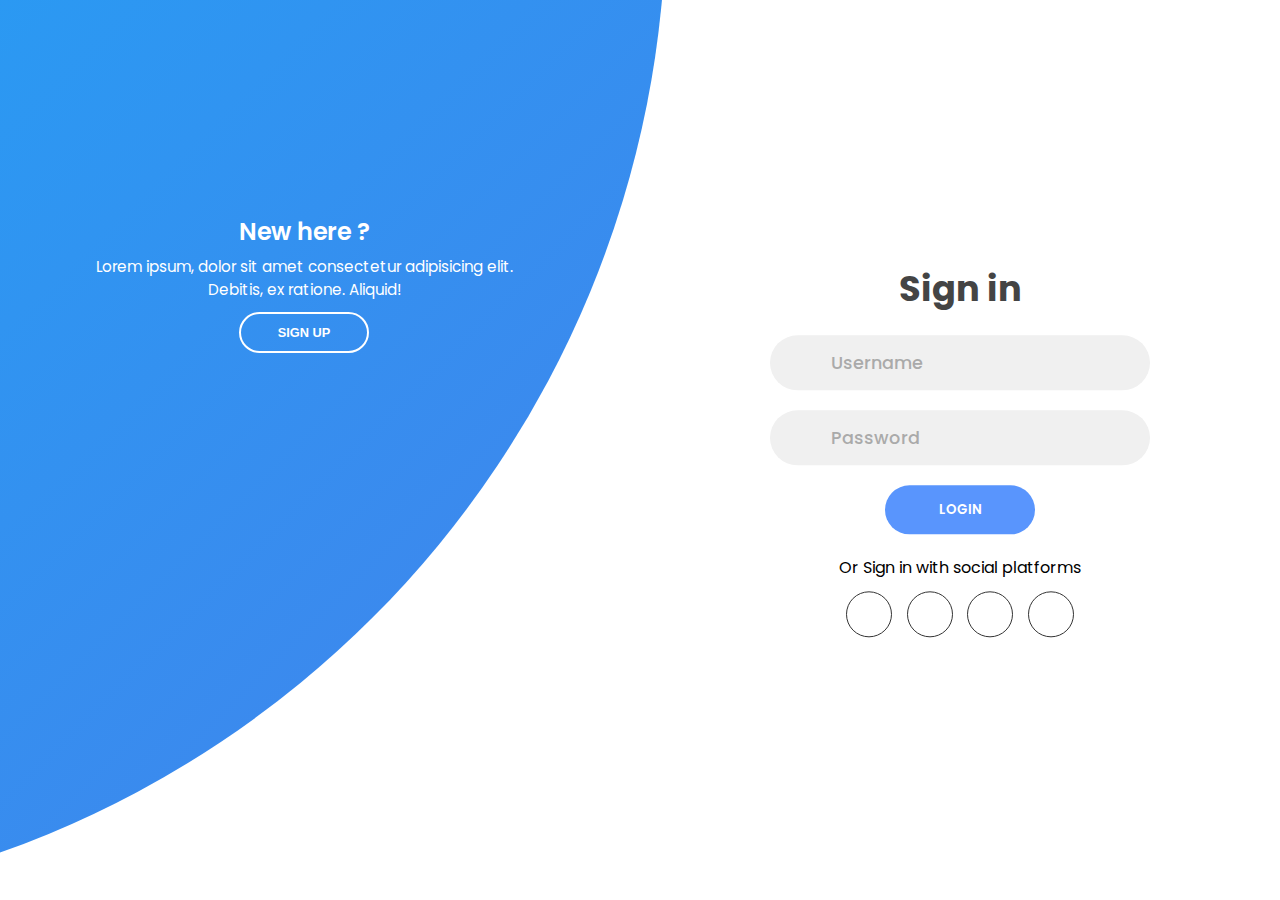
==== Code/home.html @ 86cc2eb3 "code folder created" ====
<!DOCTYPE html>
<html lang="en">
  <head>
    <meta charset="UTF-8" />
    <meta name="viewport" content="width=device-width, initial-scale=1.0" />
    <script
      src="https://kit.fontawesome.com/64d58efce2.js"
      crossorigin="anonymous"
    ></script>
    <script src="https://kit.fontawesome.com/9e2a9fc615.js" crossorigin="anonymous"></script>
    
    <link rel="stylesheet" href="style.css" />
    <title>Sign in & Sign up Form</title>
  </head>
  <body>
    <div class="container">
      <div class="forms-container">
        <div class="signin-signup">
          <form action="#" class="sign-in-form">
            <h2 class="title">Sign in</h2>
            <div class="input-field">
              <i class="fas fa-user"></i>
              <input type="text" placeholder="Username" />
            </div>
            <div class="input-field">
              <i class="fas fa-lock"></i>
              <input type="password" placeholder="Password" />
            </div>
            <input type="submit" value="Login" class="btn solid" />
            <p class="social-text">Or Sign in with social platforms</p>
            <div class="social-media">
              <a href="#" class="social-icon">
                <i class="fab fa-facebook-f"></i>
              </a>
              <a href="#" class="social-icon">
                <i class="fab fa-twitter"></i>
              </a>
              <a href="#" class="social-icon">
                <i class="fab fa-google"></i>
              </a>
              <a href="#" class="social-icon">
                <i class="fab fa-linkedin-in"></i>
              </a>
            </div>
          </form>
          <form action="#" class="sign-up-form">
            <h2 class="title">Sign up</h2>
            <div class="input-field">
              <i class="fas fa-user"></i>
              <input type="text" placeholder="Username" />
            </div>
            <div class="input-field">
              <i class="fas fa-envelope"></i>
              <input type="email" placeholder="Email" />
            </div>
            <div class="input-field">
              <i class="fas fa-lock"></i>
              <input type="password" placeholder="Password" />
            </div>
            <div class="input-field">
                <i class="fa-solid fa-star" style="color: #969aa2;"></i>
              <select class="fas role">
                <option disabled selected hidden > &nbsp;&nbsp;&nbsp;&nbsp;&nbsp;&nbsp;&nbsp;&nbsp;&nbsp;&nbsp;&nbsp;&nbsp;Role</option>
                <option>Teacher</option>
                <option>Student</option>
            </select>
            </div>
            <input type="submit" class="btn" value="Sign up" />
            <p class="social-text">Or Sign up with social platforms</p>
            <div class="social-media">
              <a href="#" class="social-icon">
                <i class="fab fa-facebook-f"></i>
              </a>
              <a href="#" class="social-icon">
                <i class="fab fa-twitter"></i>
              </a>
              <a href="#" class="social-icon">
                <i class="fab fa-google"></i>
              </a>
              <a href="#" class="social-icon">
                <i class="fab fa-linkedin-in"></i>
              </a>
            </div>
          </form>
        </div>
      </div>

      <div class="panels-container">
        <div class="panel left-panel">
          <div class="content">
            <h3>New here ?</h3>
            <p>
              Lorem ipsum, dolor sit amet consectetur adipisicing elit. Debitis,
              ex ratione. Aliquid!
            </p>
            <button class="btn transparent" id="sign-up-btn">
              Sign up
            </button>
          </div>
          <img src="img/log.svg" class="image" alt="" />
        </div>
        <div class="panel right-panel">
          <div class="content">
            <h3>One of us ?</h3>
            <p>
              Lorem ipsum dolor sit amet consectetur adipisicing elit. Nostrum
              laboriosam ad deleniti.
            </p>
            <button class="btn transparent" id="sign-in-btn">
              Sign in
            </button>
          </div>
          <img src="img/register.svg" class="image" alt="" />
        </div>
      </div>
    </div>

    <script src="app.js"></script>
  </body>
</html>
---- Code/style.css ----
@import url("https://fonts.googleapis.com/css2?family=Poppins:wght@200;300;400;500;600;700;800&display=swap");

* {
  margin: 0;
  padding: 0;
  box-sizing: border-box;
}

body,
input {
  font-family: "Poppins", sans-serif;
}

.container {
  position: relative;
  width: 100%;
  background-color: #fff;
  min-height: 100vh;
  overflow: hidden;
}

.forms-container {
  position: absolute;
  width: 100%;
  height: 100%;
  top: 0;
  left: 0;
}

.signin-signup {
  position: absolute;
  top: 50%;
  transform: translate(-50%, -50%);
  left: 75%;
  width: 50%;
  transition: 1s 0.7s ease-in-out;
  display: grid;
  grid-template-columns: 1fr;
  z-index: 5;
}

form {
  display: flex;
  align-items: center;
  justify-content: center;
  flex-direction: column;
  padding: 0rem 5rem;
  transition: all 0.2s 0.7s;
  overflow: hidden;
  grid-column: 1 / 2;
  grid-row: 1 / 2;
}

form.sign-up-form {
  opacity: 0;
  z-index: 1;
}

form.sign-in-form {
  z-index: 2;
}

.title {
  font-size: 2.2rem;
  color: #444;
  margin-bottom: 10px;
}

.input-field {
  max-width: 380px;
  width: 100%;
  background-color: #f0f0f0;
  margin: 10px 0;
  height: 55px;
  border-radius: 55px;
  display: grid;
  grid-template-columns: 15% 85%;
  padding: 0 0.4rem;
  position: relative;
}

.input-field i {
  text-align: center;
  line-height: 55px;
  color: #acacac;
  transition: 0.5s;
  font-size: 1.1rem;
}

.input-field input {
  background: none;
  outline: none;
  border: none;
  line-height: 1;
  font-weight: 600;
  font-size: 1.1rem;
  color: #333;
}

.input-field input::placeholder {
  color: #aaa;
  font-weight: 500;
}

.role
{
    background-color: transparent; 
    border-radius: 30px; width: 380px; margin-left: -60px;
    color: #acacac;font-size: 1.1rem;line-height: 55px; font-family: 'Gill Sans', 'Gill Sans MT', Calibri, 'Trebuchet MS', sans-serif; border:none;
}

.social-text {
  padding: 0.7rem 0;
  font-size: 1rem;
}

.social-media {
  display: flex;
  justify-content: center;
}

.social-icon {
  height: 46px;
  width: 46px;
  display: flex;
  justify-content: center;
  align-items: center;
  margin: 0 0.45rem;
  color: #333;
  border-radius: 50%;
  border: 1px solid #333;
  text-decoration: none;
  font-size: 1.1rem;
  transition: 0.3s;
}

.social-icon:hover {
  color: #4481eb;
  border-color: #4481eb;
}

.btn {
  width: 150px;
  background-color: #5995fd;
  border: none;
  outline: none;
  height: 49px;
  border-radius: 49px;
  color: #fff;
  text-transform: uppercase;
  font-weight: 600;
  margin: 10px 0;
  cursor: pointer;
  transition: 0.5s;
}

.btn:hover {
  background-color: #4d84e2;
}
.panels-container {
  position: absolute;
  height: 100%;
  width: 100%;
  top: 0;
  left: 0;
  display: grid;
  grid-template-columns: repeat(2, 1fr);
}

.container:before {
  content: "";
  position: absolute;
  height: 2000px;
  width: 2000px;
  top: -10%;
  right: 48%;
  transform: translateY(-50%);
  background-image: linear-gradient(-45deg, #4481eb 0%, #04befe 100%);
  transition: 1.8s ease-in-out;
  border-radius: 50%;
  z-index: 6;
}

.image {
  width: 100%;
  transition: transform 1.1s ease-in-out;
  transition-delay: 0.4s;
}

.panel {
  display: flex;
  flex-direction: column;
  align-items: flex-end;
  justify-content: space-around;
  text-align: center;
  z-index: 6;
}

.left-panel {
  pointer-events: all;
  padding: 3rem 17% 2rem 12%;
}

.right-panel {
  pointer-events: none;
  padding: 3rem 12% 2rem 17%;
}

.panel .content {
  color: #fff;
  transition: transform 0.9s ease-in-out;
  transition-delay: 0.6s;
}

.panel h3 {
  font-weight: 600;
  line-height: 1;
  font-size: 1.5rem;
}

.panel p {
  font-size: 0.95rem;
  padding: 0.7rem 0;
}

.btn.transparent {
  margin: 0;
  background: none;
  border: 2px solid #fff;
  width: 130px;
  height: 41px;
  font-weight: 600;
  font-size: 0.8rem;
}

.right-panel .image,
.right-panel .content {
  transform: translateX(800px);
}

/* ANIMATION */

.container.sign-up-mode:before {
  transform: translate(100%, -50%);
  right: 52%;
}

.container.sign-up-mode .left-panel .image,
.container.sign-up-mode .left-panel .content {
  transform: translateX(-800px);
}

.container.sign-up-mode .signin-signup {
  left: 25%;
}

.container.sign-up-mode form.sign-up-form {
  opacity: 1;
  z-index: 2;
}

.container.sign-up-mode form.sign-in-form {
  opacity: 0;
  z-index: 1;
}

.container.sign-up-mode .right-panel .image,
.container.sign-up-mode .right-panel .content {
  transform: translateX(0%);
}

.container.sign-up-mode .left-panel {
  pointer-events: none;
}

.container.sign-up-mode .right-panel {
  pointer-events: all;
}

@media (max-width: 870px) {
  .container {
    min-height: 800px;
    height: 100vh;
  }
  .signin-signup {
    width: 100%;
    top: 95%;
    transform: translate(-50%, -100%);
    transition: 1s 0.8s ease-in-out;
  }

  .signin-signup,
  .container.sign-up-mode .signin-signup {
    left: 50%;
  }

  .panels-container {
    grid-template-columns: 1fr;
    grid-template-rows: 1fr 2fr 1fr;
  }

  .panel {
    flex-direction: row;
    justify-content: space-around;
    align-items: center;
    padding: 2.5rem 8%;
    grid-column: 1 / 2;
  }

  .right-panel {
    grid-row: 3 / 4;
  }

  .left-panel {
    grid-row: 1 / 2;
  }

  .image {
    width: 200px;
    transition: transform 0.9s ease-in-out;
    transition-delay: 0.6s;
  }

  .panel .content {
    padding-right: 15%;
    transition: transform 0.9s ease-in-out;
    transition-delay: 0.8s;
  }

  .panel h3 {
    font-size: 1.2rem;
  }

  .panel p {
    font-size: 0.7rem;
    padding: 0.5rem 0;
  }

  .btn.transparent {
    width: 110px;
    height: 35px;
    font-size: 0.7rem;
  }

  .container:before {
    width: 1500px;
    height: 1500px;
    transform: translateX(-50%);
    left: 30%;
    bottom: 68%;
    right: initial;
    top: initial;
    transition: 2s ease-in-out;
  }

  .container.sign-up-mode:before {
    transform: translate(-50%, 100%);
    bottom: 32%;
    right: initial;
  }

  .container.sign-up-mode .left-panel .image,
  .container.sign-up-mode .left-panel .content {
    transform: translateY(-300px);
  }

  .container.sign-up-mode .right-panel .image,
  .container.sign-up-mode .right-panel .content {
    transform: translateY(0px);
  }

  .right-panel .image,
  .right-panel .content {
    transform: translateY(300px);
  }

  .container.sign-up-mode .signin-signup {
    top: 5%;
    transform: translate(-50%, 0);
  }
}

@media (max-width: 570px) {
  form {
    padding: 0 1.5rem;
  }

  .image {
    display: none;
  }
  .panel .content {
    padding: 0.5rem 1rem;
  }
  .container {
    padding: 1.5rem;
  }

  .container:before {
    bottom: 72%;
    left: 50%;
  }

  .container.sign-up-mode:before {
    bottom: 28%;
    left: 50%;
  }
}
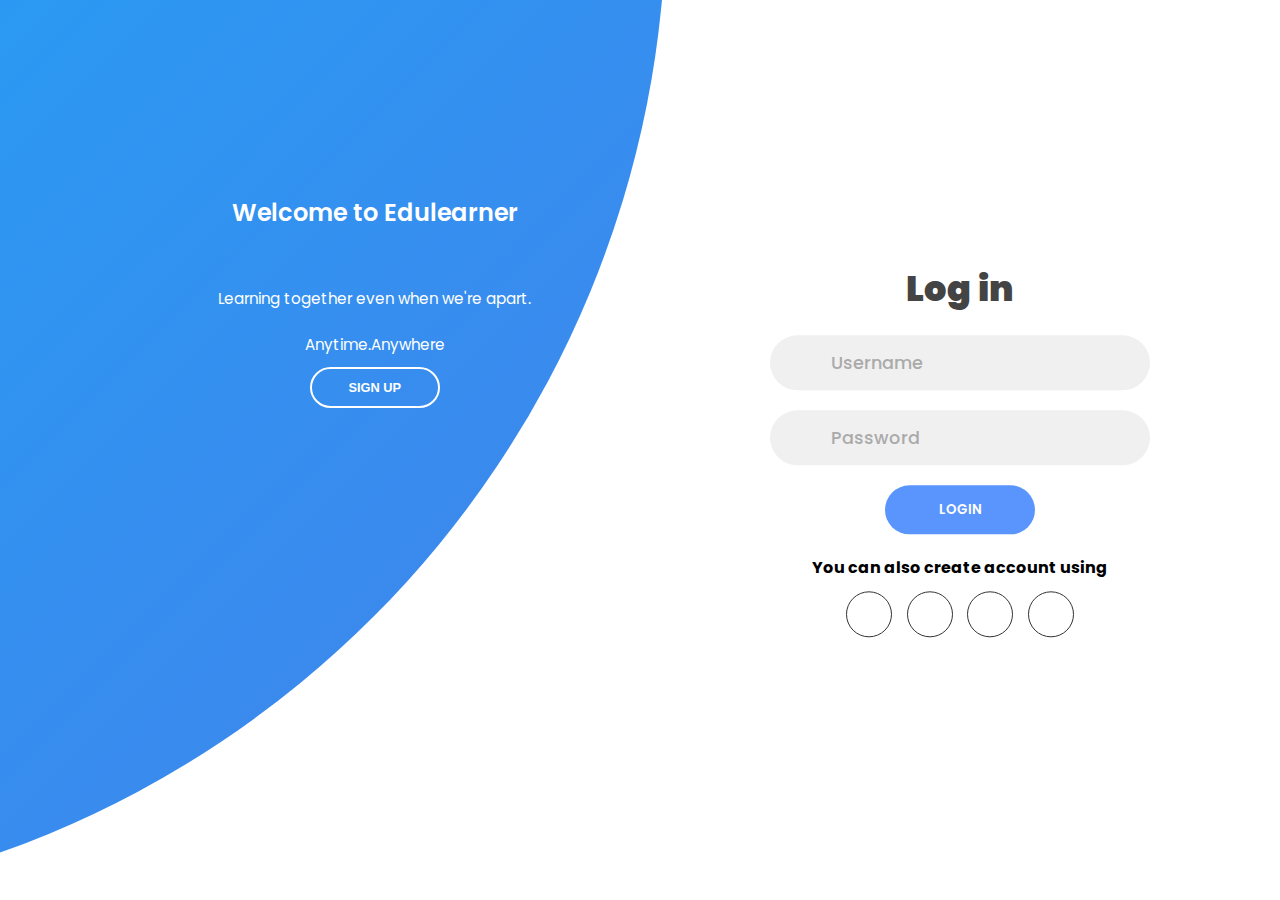
==== commit feb1937e: "index.html" ====
--- a/Code/home.html
+++ b/Code/home.html
@@ -3,21 +3,19 @@
   <head>
     <meta charset="UTF-8" />
     <meta name="viewport" content="width=device-width, initial-scale=1.0" />
-    <script
-      src="https://kit.fontawesome.com/64d58efce2.js"
-      crossorigin="anonymous"
-    ></script>
+    <script src="https://kit.fontawesome.com/64d58efce2.js" crossorigin="anonymous"></script>
     <script src="https://kit.fontawesome.com/9e2a9fc615.js" crossorigin="anonymous"></script>
-    
+    <script src="https://www.google.com/recaptcha/api.js" async defer></script>
     <link rel="stylesheet" href="style.css" />
-    <title>Sign in & Sign up Form</title>
+    <title>Edulearers</title> 
   </head>
   <body>
     <div class="container">
       <div class="forms-container">
         <div class="signin-signup">
           <form action="#" class="sign-in-form">
-            <h2 class="title">Sign in</h2>
+            <h2 class="title">
+              <b>Log in</b></h2>
             <div class="input-field">
               <i class="fas fa-user"></i>
               <input type="text" placeholder="Username" />
@@ -26,8 +24,9 @@
               <i class="fas fa-lock"></i>
               <input type="password" placeholder="Password" />
             </div>
+            <div class="g-recaptcha" data-sitekey="6LcCgkkoAAAAAEpwB1J_RtJTQGfz9iR623TkDR6a"></div>
             <input type="submit" value="Login" class="btn solid" />
-            <p class="social-text">Or Sign in with social platforms</p>
+            <p class="social-text"><b>You can also create account using</b></p>
             <div class="social-media">
               <a href="#" class="social-icon">
                 <i class="fab fa-facebook-f"></i>
@@ -58,9 +57,9 @@
               <input type="password" placeholder="Password" />
             </div>
             <div class="input-field">
-                <i class="fa-solid fa-star" style="color: #969aa2;"></i>
+                <i class="fa-solid fa-star" style="color: #000000;"></i>
               <select class="fas role">
-                <option disabled selected hidden > &nbsp;&nbsp;&nbsp;&nbsp;&nbsp;&nbsp;&nbsp;&nbsp;&nbsp;&nbsp;&nbsp;&nbsp;Role</option>
+                <option disabled selected hidden > &nbsp;&nbsp;&nbsp;&nbsp;&nbsp;&nbsp;&nbsp;&nbsp;&nbsp;&nbsp;&nbsp;&nbsp; Role</option>
                 <option>Teacher</option>
                 <option>Student</option>
             </select>
@@ -88,10 +87,12 @@
       <div class="panels-container">
         <div class="panel left-panel">
           <div class="content">
-            <h3>New here ?</h3>
+            <h3>Welcome to Edulearner</h3>
+            <br></br>
             <p>
-              Lorem ipsum, dolor sit amet consectetur adipisicing elit. Debitis,
-              ex ratione. Aliquid!
+              Learning together even when we're apart.
+              <br></br>
+              Anytime.Anywhere
             </p>
             <button class="btn transparent" id="sign-up-btn">
               Sign up
@@ -101,10 +102,9 @@
         </div>
         <div class="panel right-panel">
           <div class="content">
-            <h3>One of us ?</h3>
+            <h3><b>Try it,You may like it.</h3></b>
             <p>
-              Lorem ipsum dolor sit amet consectetur adipisicing elit. Nostrum
-              laboriosam ad deleniti.
+              The Spell of "Alohomora"
             </p>
             <button class="btn transparent" id="sign-in-btn">
               Sign in
@@ -117,4 +117,4 @@
 
     <script src="app.js"></script>
   </body>
-</html>+</html>
